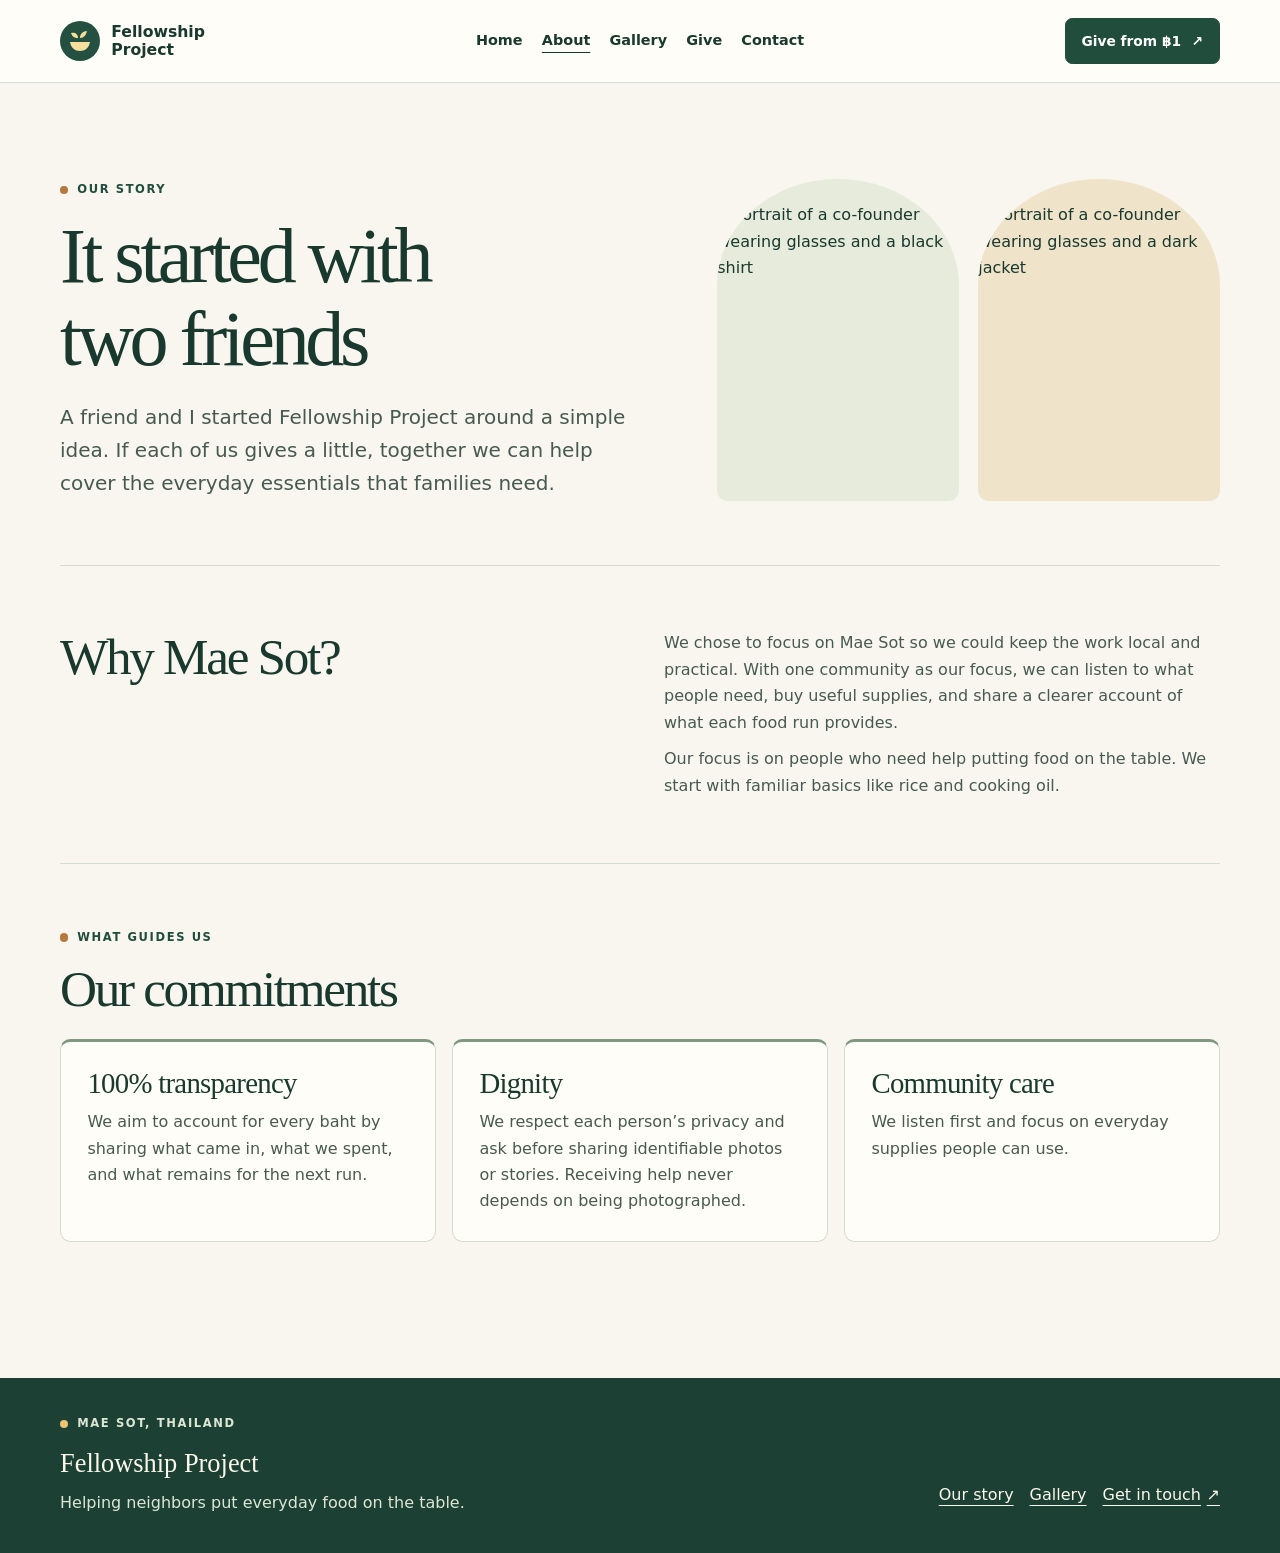
==== about.html @ bf84f09a "Add files via upload" ====
<!doctype html>
<html lang="en"><head><meta charset="utf-8"><meta name="viewport" content="width=device-width, initial-scale=1"><meta name="description" content="Fellowship Project brings neighbors together to provide rice, cooking oil, and essentials in Mae Sot, Thailand."><title>About | Fellowship Project</title><link rel="stylesheet" href="styles.css"><script src="menu.js" defer></script></head>
<body><a class="skip" href="#main">Skip to content</a><header class="site-header"><div class="shell header-inner"><a class="brand" href="index.html"><svg aria-hidden="true" viewBox="0 0 40 40"><circle cx="20" cy="20" r="20" fill="#245041"/><path d="M10 21h20c-1 6-5 9-10 9s-9-3-10-9Zm10-4c0-4 3-7 7-7-1 4-3 7-7 7Zm-2 0c-4 0-6-2-7-5 4-1 7 1 7 5Z" fill="#f6df9d"/></svg><span class="brand-name">Fellowship<span>Project</span></span></a><button class="menu-toggle" type="button" aria-label="Open navigation" aria-controls="site-navigation" aria-expanded="false" hidden><svg viewBox="0 0 24 24" width="24" height="24" fill="none" stroke="currentColor" stroke-width="2" stroke-linecap="round" aria-hidden="true"><path class="menu-bars" d="M5 6h14M5 12h14M5 18h14"/><path class="menu-close" d="m6 6 12 12M18 6 6 18"/></svg></button><nav id="site-navigation" aria-label="Main navigation"><a href="index.html">Home</a><a href="about.html" aria-current="page">About</a><a href="gallery.html">Gallery</a><a href="donation.html">Give</a><a href="contact.html">Contact</a></nav><a class="header-cta" href="donation.html">Give from ฿1 <span aria-hidden="true">↗</span></a></div></header>
<main id="main" class="shell"><section class="page-head about-story" aria-labelledby="story-title">
  <div><p class="eyebrow">Our story</p><h1 id="story-title">It started with two friends</h1><p class="lead">A friend and I started Fellowship Project around a simple idea. If each of us gives a little, together we can help cover the everyday essentials that families need.</p></div>
  <div class="founder-portraits"><div class="founder-portrait"><img src="photos/founder-1.png" alt="Portrait of a co-founder wearing glasses and a black T-shirt" width="1089" height="1444" decoding="async"></div>
    <div class="founder-portrait"><img src="photos/founder-2.png" alt="Portrait of a co-founder wearing glasses and a dark jacket" width="1086" height="1448" decoding="async"></div></div>
</section><section class="section split"><h2>Why Mae Sot?</h2><div><p>We chose to focus on Mae Sot so we could keep the work local and practical. With one community as our focus, we can listen to what people need, buy useful supplies, and share a clearer account of what each food run provides.</p><p>Our focus is on people who need help putting food on the table. We start with familiar basics like rice and cooking oil.</p></div></section><section class="section"><p class="eyebrow">What guides us</p><h2>Our commitments</h2><div class="grid"><article><h3>100% transparency</h3><p>We aim to account for every baht by sharing what came in, what we spent, and what remains for the next run.</p></article><article><h3>Dignity</h3><p>We respect each person’s privacy and ask before sharing identifiable photos or stories. Receiving help never depends on being photographed.</p></article><article><h3>Community care</h3><p>We listen first and focus on everyday supplies people can use.</p></article></div></section></main><footer><div class="shell footer-inner"><div><p class="eyebrow">Mae Sot, Thailand</p><strong>Fellowship Project</strong><p>Helping neighbors put everyday food on the table.</p></div><div class="footer-links"><a href="about.html">Our story</a><a href="gallery.html">Gallery</a><a href="contact.html">Get in touch <span aria-hidden="true">↗</span></a></div></div></footer></body></html>
---- styles.css ----
:root {
  --paper: #f8f6ef;
  --surface: #fffdf7;
  --ink: #19382e;
  --muted: #475a51;
  --green: #214d3d;
  --moss: #e6ebdb;
  --gold: #eec574;
  --line: #d6dbcf;
  --serif: Georgia, 'Times New Roman', serif;
}
* { box-sizing: border-box; }
body { margin: 0; background: var(--paper); color: var(--ink); font: 1rem/1.65 system-ui, sans-serif; }
a { color: inherit; }
a:focus-visible { outline: 3px solid #aa5a24; outline-offset: 4px; }
.skip { position: absolute; top: -100px; left: 1rem; padding: .6rem 1rem; background: white; z-index: 3; }
.skip:focus { top: 1rem; }
.shell { width: min(1160px, calc(100% - 4rem)); margin-inline: auto; }
.site-header { border-bottom: 1px solid var(--line); background: var(--surface); }
.header-inner { display: grid; grid-template-columns: 1fr auto 1fr; align-items: center; gap: 1.2rem; min-height: 82px; }
.brand { display: inline-flex; align-items: center; justify-self: start; gap: .7rem; text-decoration: none; }
.brand svg { width: 40px; height: 40px; flex: none; }
.brand-name { display: grid; font-weight: 800; font-size: .98rem; line-height: 1.15; }
.brand-name span { font-weight: 550; }
nav { display: flex; gap: .3rem 1.2rem; flex-wrap: wrap; }
nav a { display: inline-flex; align-items: center; min-height: 44px; text-decoration: none; font-size: .9rem; font-weight: 600; }
nav a:hover, nav a[aria-current] { text-decoration: underline; text-underline-offset: .5em; }
.header-cta, .button { display: inline-flex; align-items: center; justify-content: center; gap: .65rem; min-height: 46px; padding: .6rem 1rem; border: 1px solid var(--green); border-radius: .45rem; background: var(--green); color: white; text-decoration: none; font-weight: 700; }
.header-cta { justify-self: end; white-space: nowrap; font-size: .86rem; }
.header-cta:hover, .button:hover { background: #15382d; color: white; }
.outline { background: transparent; color: var(--green); }
.hero { display: grid; grid-template-columns: 1.06fr 1fr; align-items: center; gap: clamp(2rem, 5vw, 5rem); padding-block: clamp(3rem, 7vw, 6rem); }
h1, h2, h3 { margin: 0; font-family: var(--serif); font-weight: 500; line-height: 1.07; text-wrap: balance; }
h1 { font-size: clamp(2.8rem, 6.1vw, 5.55rem); letter-spacing: -.055em; }
h1 em { display: block; color: #45664f; font-weight: inherit; }
h2 { font-size: clamp(2rem, 4vw, 3.35rem); letter-spacing: -.045em; }
h3 { font-size: clamp(1.45rem, 2.4vw, 1.8rem); letter-spacing: -.025em; }
p { margin: .65rem 0 0; color: var(--muted); }
.eyebrow { display: flex; align-items: center; gap: .55rem; margin: 0 0 .9rem; color: var(--green); font-size: .72rem; font-weight: 800; letter-spacing: .14em; text-transform: uppercase; }
.eyebrow::before { content: ''; flex: 0 0 .53rem; height: .53rem; border-radius: 50%; background: #b7793b; }
.lead { max-width: 56ch; margin-top: 1.25rem; font-size: clamp(1.05rem, 1.8vw, 1.25rem); }
.intro { max-width: 66ch; }
.actions { display: flex; flex-wrap: wrap; gap: .75rem; margin-top: 1.65rem; }
.art { display: grid; overflow: hidden; border-radius: 8rem 8rem .75rem .75rem; border: 1px solid var(--line); background: #e9d9ad; }
.art img { display: block; width: 100%; height: auto; }
.art-caption { padding: .7rem 1.05rem; background: var(--green); color: #fbf7e8; font-size: .68rem; letter-spacing: .15em; text-transform: uppercase; }
.page-head { padding: clamp(3rem, 8vw, 6rem) 0 clamp(2rem, 5vw, 4rem); max-width: 800px; }
.section { padding-block: clamp(2.2rem, 5vw, 4rem); border-top: 1px solid var(--line); }
.split, .home-archive { display: grid; grid-template-columns: 1fr 1fr; gap: 1.2rem 3rem; }
.split p:first-child { margin-top: 0; }
.grid { display: grid; grid-template-columns: repeat(3, minmax(0, 1fr)); gap: 1rem; margin-top: 1.4rem; }
.two { grid-template-columns: repeat(2, minmax(0, 1fr)); }
article, figure { overflow: hidden; margin: 0; border: 1px solid var(--line); border-radius: .65rem; background: var(--surface); }
article, figcaption { padding: clamp(1rem, 3vw, 1.65rem); }
article { border-top: 3px solid #809880; }
.number { display: inline-grid; place-items: center; width: 2.1rem; height: 2.1rem; margin-bottom: .85rem; border-radius: 50%; background: var(--moss); font-size: .76rem; font-weight: 750; }
.month-links { display: grid; align-self: center; gap: .45rem; }
.month-links a { display: flex; justify-content: space-between; align-items: center; min-height: 48px; padding: .5rem .85rem; border-bottom: 1px solid var(--line); font-weight: 750; text-decoration: none; }
.month-links a:hover { background: var(--moss); }
.month-nav { margin-top: 1.3rem; gap: .65rem; }
.month-nav a { gap: .7rem; padding-inline: .9rem; border: 1px solid var(--line); border-radius: .4rem; background: var(--surface); }
.month { scroll-margin-top: 1rem; }
.month-header { display: flex; justify-content: space-between; align-items: end; gap: .75rem; flex-wrap: wrap; }
.status { display: inline-block; border-radius: 100px; padding: .3rem .75rem; background: var(--moss); color: var(--green); font-size: .79rem; font-weight: 750; }
.photo { aspect-ratio: 16 / 9; display: grid; place-items: center; background: #e8ecdc; }
.photo.ground { background: #eee5d1; }
.photo img { width: 56px; height: 56px; }
figure > img { width: 100%; aspect-ratio: 16 / 9; object-fit: cover; display: block; }
figcaption strong { display: block; font-family: var(--serif); font-size: 1.35rem; line-height: 1.15; }
aside { margin-top: 1.4rem; padding: .95rem 1.1rem; border-inline-start: 4px solid #ab773b; border-radius: .25rem; background: #f3ead5; }
.gallery-note { margin-top: 0; }
.qr { display: grid; place-items: center; width: min(100%, 220px); min-height: 150px; margin-top: 1rem; padding: 1rem; border: 2px dashed #839487; border-radius: .45rem; text-align: center; color: var(--muted); }
dt { font-weight: 750; }
dd { margin: 0 0 .65rem; color: var(--muted); overflow-wrap: anywhere; }
.ledger div { display: grid; grid-template-columns: 1fr 2fr; gap: .35rem 1rem; padding: .8rem 0; border-bottom: 1px solid var(--line); }
.ledger dd { margin: 0; }
footer { margin-top: clamp(2rem, 6vw, 4.5rem); background: #1c4134; color: #fcf8ea; }
.footer-inner { display: flex; align-items: end; justify-content: space-between; gap: 1rem 2rem; flex-wrap: wrap; padding-block: 2.25rem; }
.footer-inner strong { font: 1.65rem var(--serif); }
.footer-inner p, .footer-inner .eyebrow { color: #dce6d4; }
.footer-inner .eyebrow::before { background: var(--gold); }
.footer-links { display: flex; flex-wrap: wrap; gap: .5rem 1rem; }
.footer-links a { display: flex; align-items: center; gap: .35rem; min-height: 44px; text-underline-offset: .3em; }
@media (max-width: 800px) {
  .header-inner { grid-template-columns: 1fr auto; gap: .4rem 1rem; padding-top: .7rem; }
  .header-inner nav { grid-column: 1 / -1; grid-row: 2; }
  .hero, .split, .home-archive { grid-template-columns: 1fr; }
  .hero { gap: 2rem; }
  .art { max-width: 570px; border-radius: 4rem 4rem .65rem .65rem; }
  .grid:not(.two) { grid-template-columns: repeat(2, minmax(0, 1fr)); }
}
@media (max-width: 520px) {
  .shell { width: calc(100% - 2rem); }
  .hero { padding-top: 2.3rem; }
  .header-inner nav { display: grid; grid-template-columns: repeat(5, minmax(0, 1fr)); gap: .15rem; }
  .header-inner nav a { justify-content: center; font-size: .83rem; }
  .grid, .grid:not(.two), .ledger div { grid-template-columns: 1fr; }
  .actions > a { flex: 1 1 100%; }
  .footer-inner { align-items: start; }
}


.gallery-category { margin-top: 1.45rem; }
.gallery-category + .gallery-category { margin-top: 2rem; }
.distribution-photo > img { aspect-ratio: 4 / 3; height: auto; object-fit: contain; }

.activity-feature { display: grid; grid-template-columns: 1.18fr 1fr; margin-top: 1.4rem; border-radius: .75rem; overflow: hidden; background: var(--moss); }
.activity-feature > img { width: 100%; height: auto; align-self: center; display: block; }
.activity-copy { align-self: center; padding: clamp(1.3rem, 4vw, 3.3rem); }
.activity-copy h3 { font-size: clamp(1.75rem, 3.5vw, 2.7rem); }
.text-link, .back-link { display: inline-flex; align-items: center; min-height: 44px; font-weight: 700; text-underline-offset: .25em; }
.text-link { margin-top: .45rem; }
.back-link { margin-bottom: 1rem; }
.run-steps { padding-left: 1.35rem; column-gap: 2.5rem; }
.run-steps li { padding: .65rem .25rem; }
.run-steps li::marker { font-weight: 800; color: var(--green); }
.album-grid { margin-top: 0; }
.album-folder { min-width: 0; display: grid; align-content: start; text-decoration: none; }
.folder-tab { justify-self: start; padding: .35rem 1.1rem; background: var(--green); color: white; border-radius: .55rem .55rem 0 0; font-size: .8rem; font-weight: 750; }
.album-cover { display: block; width: 100%; height: auto; aspect-ratio: 4 / 3; border-radius: 0 .65rem 0 0; object-fit: cover; background: var(--moss); }
.album-placeholder { display: grid; place-items: center; }
.album-meta { display: flex; align-items: center; justify-content: space-between; gap: .75rem; padding: .9rem 1rem; border: 1px solid var(--line); border-radius: 0 0 .65rem .65rem; background: var(--surface); }
.album-meta strong { display: block; font-family: var(--serif); font-size: 1.35rem; }
.album-meta small { color: var(--muted); }
.album-arrow { display: grid; place-items: center; width: 2.35rem; height: 2.35rem; border-radius: 50%; background: var(--moss); flex: none; }
a.album-folder:hover .album-meta strong { text-decoration: underline; text-underline-offset: .2em; }
.pending .folder-tab { background: #516557; }
@media (max-width: 800px) { .activity-feature { grid-template-columns: 1fr; } }

.october-photos { align-items: start; }
.october-photos .distribution-photo > img { aspect-ratio: auto; }

.about-story { display: grid; grid-template-columns: minmax(0, 1.18fr) minmax(0, 1fr); align-items: center; gap: clamp(1.5rem, 5vw, 4rem); max-width: none; }
.founder-portraits { display: grid; grid-template-columns: repeat(2, minmax(0, 1fr)); align-items: end; gap: clamp(.55rem, 1.5vw, 1.2rem); }
.founder-portrait { display: grid; align-items: end; overflow: hidden; aspect-ratio: 3 / 4; border-radius: 50% 50% .65rem .65rem / 33% 33% .65rem .65rem; background: var(--moss); }
.founder-portrait:nth-child(2) { background: #efe3ca; }
.founder-portrait img { display: block; width: 100%; height: 100%; padding-top: 9%; object-fit: contain; object-position: center bottom; }
@media (max-width: 800px) {
  .about-story { grid-template-columns: 1fr; }
  .founder-portraits { width: min(100%, 450px); }
}

/* Compact navigation with a full link list when scripting is unavailable. */
.menu-toggle { display: none; }
.menu-close { display: none; }
.menu-toggle[aria-expanded="true"] .menu-bars { display: none; }
.menu-toggle[aria-expanded="true"] .menu-close { display: block; }

@media (max-width: 800px) {
  .shell { width: calc(100% - clamp(2rem, 8vw, 4rem)); }
  .header-inner { grid-template-columns: minmax(0, 1fr) auto auto; align-content: center; min-height: 70px; gap: .45rem .7rem; padding-block: .55rem; }
  .menu-toggle:not([hidden]) {
    display: inline-grid; place-items: center; grid-column: 3; grid-row: 1;
    width: 46px; height: 46px; padding: 0; border: 0; border-radius: .8rem;
    background: #f1ede2; color: #584b3b; cursor: pointer;
  }
  .menu-toggle:focus-visible { outline: 3px solid #aa5a24; outline-offset: 3px; }
  .header-inner .header-cta { grid-column: 2; grid-row: 1; min-height: 44px; }
  .header-inner #site-navigation { grid-column: 1 / -1; grid-row: 2; }
  .menu-toggle:not([hidden])[aria-expanded="false"] + #site-navigation { display: none; }
  .menu-toggle:not([hidden])[aria-expanded="true"] + #site-navigation {
    display: grid; grid-template-columns: 1fr; gap: 0; border-top: 1px solid var(--line);
  }
  .menu-toggle:not([hidden])[aria-expanded="true"] + #site-navigation a {
    justify-content: flex-start; padding-inline: .65rem; min-height: 46px;
  }
  #site-navigation a[aria-current] { font-weight: 800; }
}

@media (max-width: 390px) {
  .header-inner { column-gap: .45rem; }
  .brand { gap: .4rem; }
  .brand svg { width: 32px; height: 32px; }
  .brand-name { font-size: .85rem; }
  .header-inner .header-cta { padding-inline: .55rem; gap: .28rem; font-size: .78rem; }
}

.contact-hero {
  display: grid;
  grid-template-columns: minmax(0, 1.2fr) minmax(0, 1fr);
  align-items: center;
  gap: clamp(1.5rem, 5vw, 4rem);
  max-width: none;
}
.contact-illustration img { display: block; width: 100%; height: auto; }
@media (max-width: 800px) {
  .contact-hero { grid-template-columns: 1fr; }
  .contact-illustration { width: min(100%, 540px); }
}

/* Brief entrances and interaction feedback for visitors who allow motion. */
@media (prefers-reduced-motion: no-preference) {
  .hero .art, .founder-portraits, .contact-illustration {
    animation: artwork-enter 480ms ease-out both;
  }
  .button, .header-cta, .menu-toggle, .album-arrow {
    transition: background-color 160ms ease, color 160ms ease, transform 160ms ease;
  }
  a.album-folder .album-cover {
    transition: filter 180ms ease;
  }
  a.album-folder:focus-visible .album-arrow {
    transform: translate(2px, -2px);
  }
}

@media (prefers-reduced-motion: no-preference) and (hover: hover) {
  .button:hover, .header-cta:hover, .menu-toggle:hover {
    transform: translateY(-2px);
  }
  a.album-folder:hover .album-arrow { transform: translate(2px, -2px); }
  a.album-folder:hover .album-cover { filter: brightness(1.05); }
}

@media (max-width: 800px) and (prefers-reduced-motion: no-preference) {
  .menu-toggle:not([hidden])[aria-expanded="true"] + #site-navigation {
    animation: menu-enter 180ms ease-out both;
  }
}

@keyframes artwork-enter {
  from { opacity: 0; transform: translateY(12px); }
  to { opacity: 1; transform: translateY(0); }
}

@keyframes menu-enter {
  from { opacity: 0; transform: translateY(-4px); }
  to { opacity: 1; transform: translateY(0); }
}

/* Highlight interactive elements on hover and keyboard focus. */
.site-header nav a:focus-visible, .text-link:focus-visible, .back-link:focus-visible {
  color: #315b47;
  text-decoration: underline;
  text-underline-offset: .35em;
}
.album-folder:focus-visible .album-meta { background: var(--moss); }
@media (hover: hover) {
  .site-header nav a:hover, .text-link:hover, .back-link:hover {
    color: #315b47;
    text-decoration: underline;
    text-underline-offset: .35em;
  }
  .menu-toggle:hover { background: #e8deca; }
  a.album-folder:hover .album-meta { background: var(--moss); }
  a.album-folder:hover .album-arrow { background: var(--green); color: white; }
  .outline:hover { background: var(--moss); color: var(--green); }
  .footer-links a:hover { color: var(--gold); }
}
@media (prefers-reduced-motion: no-preference) {
  a.album-folder .album-meta { transition: background-color 180ms ease; }
}

/* Card feedback on devices with a hover-capable pointer. */
@media (hover: hover) and (pointer: fine) {
  .grid > article:hover, .grid > .distribution-photo:hover {
    border-color: #809880;
    box-shadow: 0 8px 22px rgb(25 56 46 / 10%);
  }
  .grid > article:hover { background: #f5f7ee; }
}
@media (hover: hover) and (pointer: fine) and (prefers-reduced-motion: no-preference) {
  .grid > article, .grid > .distribution-photo {
    transition: transform 180ms ease, box-shadow 180ms ease, border-color 180ms ease, background-color 180ms ease;
  }
  .grid > article:hover, .grid > .distribution-photo:hover { transform: translateY(-3px); }
}
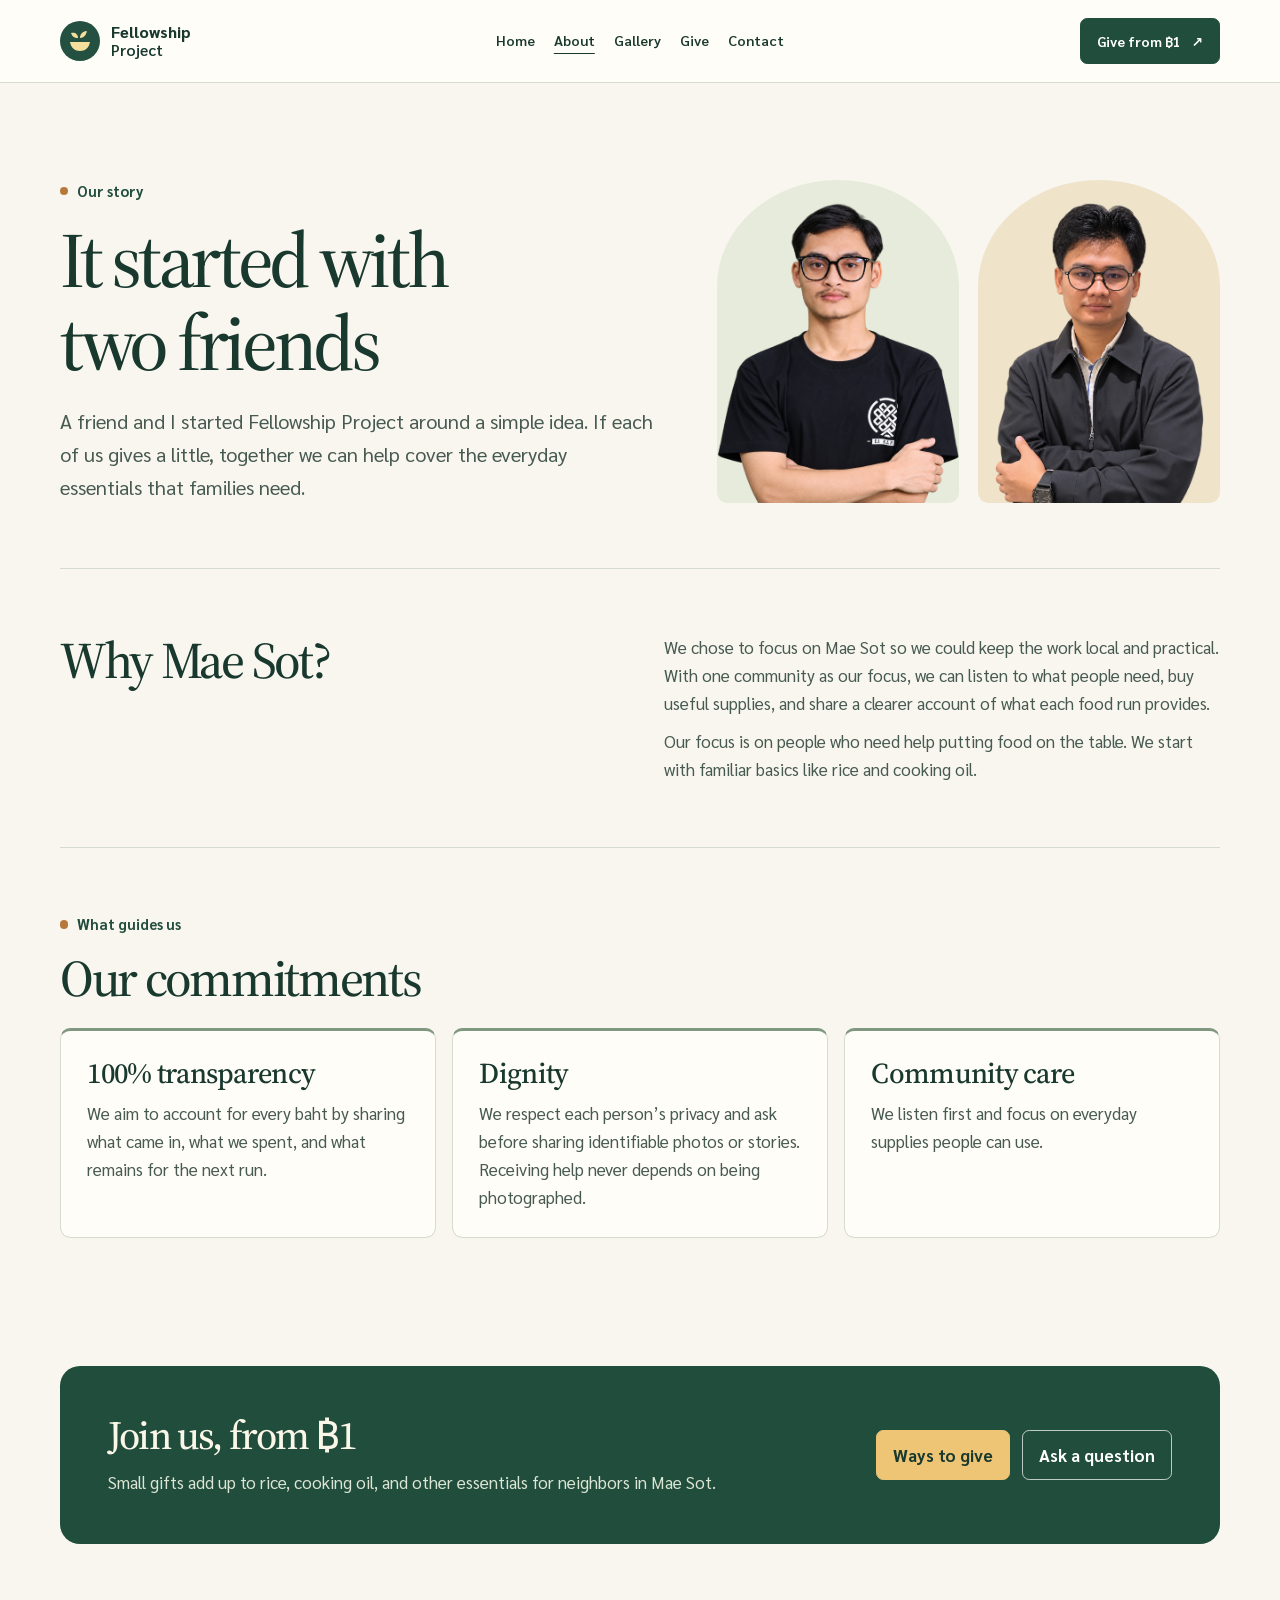
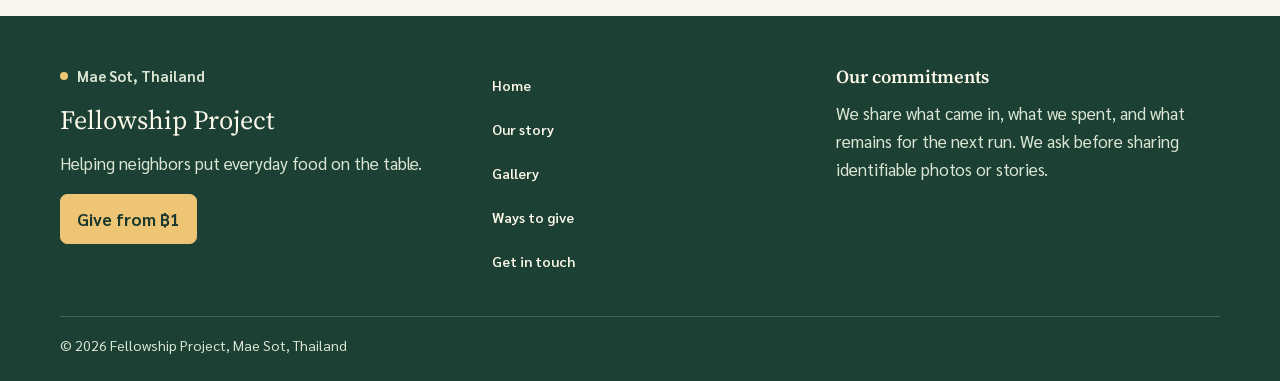
==== commit cddda743: "Add files via upload" ====
--- a/about.html
+++ b/about.html
@@ -1,8 +1,14 @@
 <!doctype html>
-<html lang="en"><head><meta charset="utf-8"><meta name="viewport" content="width=device-width, initial-scale=1"><meta name="description" content="Fellowship Project brings neighbors together to provide rice, cooking oil, and essentials in Mae Sot, Thailand."><title>About | Fellowship Project</title><link rel="stylesheet" href="styles.css"><script src="menu.js" defer></script></head>
+<html lang="en"><head><meta charset="utf-8"><meta name="viewport" content="width=device-width, initial-scale=1"><meta name="description" content="Meet the two friends behind Fellowship Project and see why we focus on food support in Mae Sot, Thailand."><meta name="theme-color" content="#214d3d"><link rel="icon" href="favicon.svg" type="image/svg+xml"><meta property="og:type" content="website"><meta property="og:site_name" content="Fellowship Project"><meta property="og:title" content="About | Fellowship Project"><meta property="og:description" content="Meet the two friends behind Fellowship Project and see why we focus on food support in Mae Sot, Thailand."><meta property="og:url" content="https://fellowshipproject.github.io/101/about.html"><meta property="og:image" content="https://fellowshipproject.github.io/101/photos/september-distribution-group.jpg"><meta property="og:image:alt" content="People in Mae Sot holding food packs after a Fellowship Project food run"><meta name="twitter:card" content="summary_large_image"><link rel="preconnect" href="https://fonts.googleapis.com"><link rel="preconnect" href="https://fonts.gstatic.com" crossorigin><link rel="stylesheet" href="https://fonts.googleapis.com/css2?family=Sarabun:wght@400;600;700;800&family=Source+Serif+4:ital,opsz,wght@0,8..60,400..600;1,8..60,400..600&display=swap"><title>About | Fellowship Project</title><link rel="stylesheet" href="styles.css"><script src="menu.js" defer></script></head>
 <body><a class="skip" href="#main">Skip to content</a><header class="site-header"><div class="shell header-inner"><a class="brand" href="index.html"><svg aria-hidden="true" viewBox="0 0 40 40"><circle cx="20" cy="20" r="20" fill="#245041"/><path d="M10 21h20c-1 6-5 9-10 9s-9-3-10-9Zm10-4c0-4 3-7 7-7-1 4-3 7-7 7Zm-2 0c-4 0-6-2-7-5 4-1 7 1 7 5Z" fill="#f6df9d"/></svg><span class="brand-name">Fellowship<span>Project</span></span></a><button class="menu-toggle" type="button" aria-label="Open navigation" aria-controls="site-navigation" aria-expanded="false" hidden><svg viewBox="0 0 24 24" width="24" height="24" fill="none" stroke="currentColor" stroke-width="2" stroke-linecap="round" aria-hidden="true"><path class="menu-bars" d="M5 6h14M5 12h14M5 18h14"/><path class="menu-close" d="m6 6 12 12M18 6 6 18"/></svg></button><nav id="site-navigation" aria-label="Main navigation"><a href="index.html">Home</a><a href="about.html" aria-current="page">About</a><a href="gallery.html">Gallery</a><a href="donation.html">Give</a><a href="contact.html">Contact</a></nav><a class="header-cta" href="donation.html">Give from ฿1 <span aria-hidden="true">↗</span></a></div></header>
 <main id="main" class="shell"><section class="page-head about-story" aria-labelledby="story-title">
   <div><p class="eyebrow">Our story</p><h1 id="story-title">It started with two friends</h1><p class="lead">A friend and I started Fellowship Project around a simple idea. If each of us gives a little, together we can help cover the everyday essentials that families need.</p></div>
+  <!-- Tip: add the co-founders' names and a short bio near the portraits to build trust. -->
   <div class="founder-portraits"><div class="founder-portrait"><img src="photos/founder-1.png" alt="Portrait of a co-founder wearing glasses and a black T-shirt" width="1089" height="1444" decoding="async"></div>
     <div class="founder-portrait"><img src="photos/founder-2.png" alt="Portrait of a co-founder wearing glasses and a dark jacket" width="1086" height="1448" decoding="async"></div></div>
-</section><section class="section split"><h2>Why Mae Sot?</h2><div><p>We chose to focus on Mae Sot so we could keep the work local and practical. With one community as our focus, we can listen to what people need, buy useful supplies, and share a clearer account of what each food run provides.</p><p>Our focus is on people who need help putting food on the table. We start with familiar basics like rice and cooking oil.</p></div></section><section class="section"><p class="eyebrow">What guides us</p><h2>Our commitments</h2><div class="grid"><article><h3>100% transparency</h3><p>We aim to account for every baht by sharing what came in, what we spent, and what remains for the next run.</p></article><article><h3>Dignity</h3><p>We respect each person’s privacy and ask before sharing identifiable photos or stories. Receiving help never depends on being photographed.</p></article><article><h3>Community care</h3><p>We listen first and focus on everyday supplies people can use.</p></article></div></section></main><footer><div class="shell footer-inner"><div><p class="eyebrow">Mae Sot, Thailand</p><strong>Fellowship Project</strong><p>Helping neighbors put everyday food on the table.</p></div><div class="footer-links"><a href="about.html">Our story</a><a href="gallery.html">Gallery</a><a href="contact.html">Get in touch <span aria-hidden="true">↗</span></a></div></div></footer></body></html>
+</section><section class="section split"><h2>Why Mae Sot?</h2><div><p>We chose to focus on Mae Sot so we could keep the work local and practical. With one community as our focus, we can listen to what people need, buy useful supplies, and share a clearer account of what each food run provides.</p><p>Our focus is on people who need help putting food on the table. We start with familiar basics like rice and cooking oil.</p></div></section><section class="section"><p class="eyebrow">What guides us</p><h2>Our commitments</h2><div class="grid"><article><h3>100% transparency</h3><p>We aim to account for every baht by sharing what came in, what we spent, and what remains for the next run.</p></article><article><h3>Dignity</h3><p>We respect each person’s privacy and ask before sharing identifiable photos or stories. Receiving help never depends on being photographed.</p></article><article><h3>Community care</h3><p>We listen first and focus on everyday supplies people can use.</p></article></div></section><section class="cta-band" aria-labelledby="cta-title"><div><h2 id="cta-title">Join us, from ฿1</h2><p>Small gifts add up to rice, cooking oil, and other essentials for neighbors in Mae Sot.</p></div><div class="actions"><a class="button gold" href="donation.html">Ways to give</a><a class="button outline-light" href="contact.html">Ask a question</a></div></section></main><footer><div class="shell footer-inner">
+<div class="footer-brand"><p class="eyebrow">Mae Sot, Thailand</p><strong>Fellowship Project</strong><p>Helping neighbors put everyday food on the table.</p><a class="button gold" href="donation.html">Give from ฿1</a></div>
+<nav class="footer-links" aria-label="Footer"><a href="index.html">Home</a><a href="about.html">Our story</a><a href="gallery.html">Gallery</a><a href="donation.html">Ways to give</a><a href="contact.html">Get in touch</a></nav>
+<div class="footer-note"><strong>Our commitments</strong><p>We share what came in, what we spent, and what remains for the next run. We ask before sharing identifiable photos or stories.</p></div>
+<p class="footer-legal">© 2026 Fellowship Project, Mae Sot, Thailand</p>
+</div></footer></body></html>
--- a/styles.css
+++ b/styles.css
@@ -7,16 +7,17 @@
   --moss: #e6ebdb;
   --gold: #eec574;
   --line: #d6dbcf;
-  --serif: Georgia, 'Times New Roman', serif;
+  --serif: 'Source Serif 4', Georgia, 'Sarabun', serif;
+  --sans: 'Sarabun', system-ui, -apple-system, 'Segoe UI', sans-serif;
 }
 * { box-sizing: border-box; }
-body { margin: 0; background: var(--paper); color: var(--ink); font: 1rem/1.65 system-ui, sans-serif; }
+body { margin: 0; background: var(--paper); color: var(--ink); font: 1.0625rem/1.65 var(--sans); }
 a { color: inherit; }
 a:focus-visible { outline: 3px solid #aa5a24; outline-offset: 4px; }
 .skip { position: absolute; top: -100px; left: 1rem; padding: .6rem 1rem; background: white; z-index: 3; }
 .skip:focus { top: 1rem; }
 .shell { width: min(1160px, calc(100% - 4rem)); margin-inline: auto; }
-.site-header { border-bottom: 1px solid var(--line); background: var(--surface); }
+.site-header { position: sticky; top: 0; z-index: 2; border-bottom: 1px solid var(--line); background: var(--surface); }
 .header-inner { display: grid; grid-template-columns: 1fr auto 1fr; align-items: center; gap: 1.2rem; min-height: 82px; }
 .brand { display: inline-flex; align-items: center; justify-self: start; gap: .7rem; text-decoration: none; }
 .brand svg { width: 40px; height: 40px; flex: none; }
@@ -36,14 +37,14 @@
 h2 { font-size: clamp(2rem, 4vw, 3.35rem); letter-spacing: -.045em; }
 h3 { font-size: clamp(1.45rem, 2.4vw, 1.8rem); letter-spacing: -.025em; }
 p { margin: .65rem 0 0; color: var(--muted); }
-.eyebrow { display: flex; align-items: center; gap: .55rem; margin: 0 0 .9rem; color: var(--green); font-size: .72rem; font-weight: 800; letter-spacing: .14em; text-transform: uppercase; }
+.eyebrow { display: flex; align-items: center; gap: .55rem; margin: 0 0 .9rem; color: var(--green); font-size: .92rem; font-weight: 700; }
 .eyebrow::before { content: ''; flex: 0 0 .53rem; height: .53rem; border-radius: 50%; background: #b7793b; }
 .lead { max-width: 56ch; margin-top: 1.25rem; font-size: clamp(1.05rem, 1.8vw, 1.25rem); }
 .intro { max-width: 66ch; }
 .actions { display: flex; flex-wrap: wrap; gap: .75rem; margin-top: 1.65rem; }
 .art { display: grid; overflow: hidden; border-radius: 8rem 8rem .75rem .75rem; border: 1px solid var(--line); background: #e9d9ad; }
 .art img { display: block; width: 100%; height: auto; }
-.art-caption { padding: .7rem 1.05rem; background: var(--green); color: #fbf7e8; font-size: .68rem; letter-spacing: .15em; text-transform: uppercase; }
+.art-caption { padding: .7rem 1.05rem; background: var(--green); color: #fbf7e8; font-size: .9rem; }
 .page-head { padding: clamp(3rem, 8vw, 6rem) 0 clamp(2rem, 5vw, 4rem); max-width: 800px; }
 .section { padding-block: clamp(2.2rem, 5vw, 4rem); border-top: 1px solid var(--line); }
 .split, .home-archive { display: grid; grid-template-columns: 1fr 1fr; gap: 1.2rem 3rem; }
@@ -98,7 +99,7 @@
   .actions > a { flex: 1 1 100%; }
   .footer-inner { align-items: start; }
 }
-
+
 
 .gallery-category { margin-top: 1.45rem; }
 .gallery-category + .gallery-category { margin-top: 2rem; }
@@ -175,22 +176,22 @@
   .header-inner .header-cta { padding-inline: .55rem; gap: .28rem; font-size: .78rem; }
 }
 
-.contact-hero {
+.contact-hero, .donation-hero {
   display: grid;
   grid-template-columns: minmax(0, 1.2fr) minmax(0, 1fr);
   align-items: center;
   gap: clamp(1.5rem, 5vw, 4rem);
   max-width: none;
 }
-.contact-illustration img { display: block; width: 100%; height: auto; }
+.contact-illustration img, .donation-illustration img { display: block; width: 100%; height: auto; }
 @media (max-width: 800px) {
-  .contact-hero { grid-template-columns: 1fr; }
-  .contact-illustration { width: min(100%, 540px); }
-}
+  .contact-hero, .donation-hero { grid-template-columns: 1fr; }
+  .contact-illustration, .donation-illustration { width: min(100%, 540px); }
+}
 
 /* Brief entrances and interaction feedback for visitors who allow motion. */
 @media (prefers-reduced-motion: no-preference) {
-  .hero .art, .founder-portraits, .contact-illustration {
+  .hero .art, .founder-portraits, .contact-illustration, .donation-illustration {
     animation: artwork-enter 480ms ease-out both;
   }
   .button, .header-cta, .menu-toggle, .album-arrow {
@@ -226,7 +227,7 @@
 @keyframes menu-enter {
   from { opacity: 0; transform: translateY(-4px); }
   to { opacity: 1; transform: translateY(0); }
-}
+}
 
 /* Highlight interactive elements on hover and keyboard focus. */
 .site-header nav a:focus-visible, .text-link:focus-visible, .back-link:focus-visible {
@@ -249,7 +250,7 @@
 }
 @media (prefers-reduced-motion: no-preference) {
   a.album-folder .album-meta { transition: background-color 180ms ease; }
-}
+}
 
 /* Card feedback on devices with a hover-capable pointer. */
 @media (hover: hover) and (pointer: fine) {
@@ -264,4 +265,86 @@
     transition: transform 180ms ease, box-shadow 180ms ease, border-color 180ms ease, background-color 180ms ease;
   }
   .grid > article:hover, .grid > .distribution-photo:hover { transform: translateY(-3px); }
-}
+}
+
+.home-hero {
+  margin-block: clamp(1rem, 3vw, 2.5rem);
+  padding: clamp(1.2rem, 4vw, 3.5rem);
+  border: 1px solid var(--line);
+  border-radius: 1.25rem;
+  background: radial-gradient(ellipse at top right, #e3ead8, var(--surface) 75%);
+}
+.home-hero h1 { font-size: clamp(2.5rem, 5.6vw, 5.1rem); }
+.home-activity .activity-feature { background: var(--green); color: var(--surface); }
+.home-activity .activity-copy p { color: #e1eddd; }
+.home-activity .button { background: var(--gold); color: var(--ink); border-color: var(--gold); }
+.home-activity .button:hover { background: #f6d998; }
+.home-activity .text-link:hover { color: var(--gold); }
+.album-photo-link { display: block; position: relative; }
+.album-photo-link > img { display: block; width: 100%; height: auto; }
+.album-photo-link > span {
+  position: absolute; right: .7rem; bottom: .7rem; display: grid; place-items: center;
+  width: 42px; height: 42px; border-radius: 50%; background: var(--green); color: white;
+}
+.album-photo-link:focus-visible { outline-offset: -4px; }
+@media (hover: hover) {
+  .album-photo-link:hover > span { background: var(--gold); color: var(--ink); }
+}
+.photo-viewer {
+  width: min(920px, calc(100% - 1rem)); max-width: none; max-height: calc(100% - 1rem);
+  padding: 0; border: 0; border-radius: .8rem; background: var(--surface); color: var(--ink);
+}
+.photo-viewer::backdrop { background: rgb(15 31 25 / 85%); }
+.viewer-panel { display: grid; gap: .55rem; padding: clamp(.65rem, 2vw, 1rem); }
+.viewer-toolbar, .viewer-controls { display: flex; align-items: center; justify-content: space-between; gap: .5rem; }
+.viewer-image { display: block; width: 100%; max-height: 62vh; object-fit: contain; background: #182f26; }
+.viewer-caption { margin: 0; }
+.viewer-count { font-weight: 700; }
+.photo-viewer button {
+  min-height: 44px; padding: .4rem .7rem; border: 1px solid var(--line);
+  border-radius: .45rem; background: var(--moss); color: var(--ink); font: inherit; cursor: pointer;
+}
+.photo-viewer button:focus-visible { outline: 3px solid #aa5a24; outline-offset: 2px; }
+@media (prefers-reduced-motion: no-preference) {
+  .photo-viewer[open] { animation: artwork-enter 200ms ease-out both; }
+}
+
+
+/* ---- Professional polish additions ---- */
+html { scroll-behavior: smooth; }
+@media (prefers-reduced-motion: reduce) { html { scroll-behavior: auto; } }
+p, li, dd { max-width: 70ch; }
+.grid p, .footer-inner p, .activity-copy p, .lead { max-width: none; }
+.lead { max-width: 56ch; }
+
+.icon { display: inline-grid; place-items: center; width: 3rem; height: 3rem; margin-bottom: .85rem; border-radius: 50%; background: var(--moss); color: var(--green); }
+.icon svg { width: 1.6rem; height: 1.6rem; }
+
+.pending { display: inline-block; padding: .15rem .7rem; border-radius: 100px; background: #f3ead5; color: #7a4f1f; font-size: .88rem; font-weight: 700; }
+.qr { font-weight: 600; }
+
+.button.gold { background: var(--gold); border-color: var(--gold); color: var(--ink); }
+.button.gold:hover { background: #f6d998; border-color: #f6d998; color: var(--ink); }
+.button.outline-light { background: transparent; border-color: rgb(255 255 255 / 70%); color: #fff; }
+.button.outline-light:hover { background: rgb(255 255 255 / 12%); color: #fff; }
+
+.cta-band { display: flex; flex-wrap: wrap; align-items: center; justify-content: space-between; gap: 1rem 2rem; margin-block: clamp(2rem, 5vw, 4rem) 0; padding: clamp(1.4rem, 4vw, 3rem); border-radius: 1.25rem; background: var(--green); color: #fbf7e8; }
+.cta-band h2 { font-size: clamp(1.7rem, 3.4vw, 2.5rem); }
+.cta-band p { color: #dce6d4; }
+.cta-band .actions { margin-top: 0; }
+.gallery-note { margin-bottom: 0; }
+
+.faq details { border-bottom: 1px solid var(--line); }
+.faq details:first-of-type { margin-top: 1.2rem; border-top: 1px solid var(--line); }
+.faq summary { display: flex; align-items: center; min-height: 52px; padding-block: .4rem; font-weight: 700; cursor: pointer; }
+.faq summary:focus-visible { outline: 3px solid #aa5a24; outline-offset: 2px; }
+.faq details p { margin: 0 0 1rem; }
+
+.footer-inner { display: grid; grid-template-columns: 1.3fr 1fr 1.3fr; align-items: start; gap: 2rem 3rem; padding-block: 3rem 1.5rem; }
+.footer-brand .button { margin-top: 1.1rem; }
+.footer-links { display: flex; flex-direction: column; gap: 0; }
+.footer-links a { font-weight: 600; text-decoration: none; }
+.footer-links a:hover { text-decoration: underline; }
+.footer-note strong { display: block; margin-bottom: .2rem; font: 600 1.15rem var(--serif); }
+.footer-legal { grid-column: 1 / -1; margin: 0; padding-top: 1.1rem; border-top: 1px solid rgb(255 255 255 / 18%); font-size: .88rem; }
+@media (max-width: 800px) { .footer-inner { grid-template-columns: 1fr; gap: 1.5rem; } }
